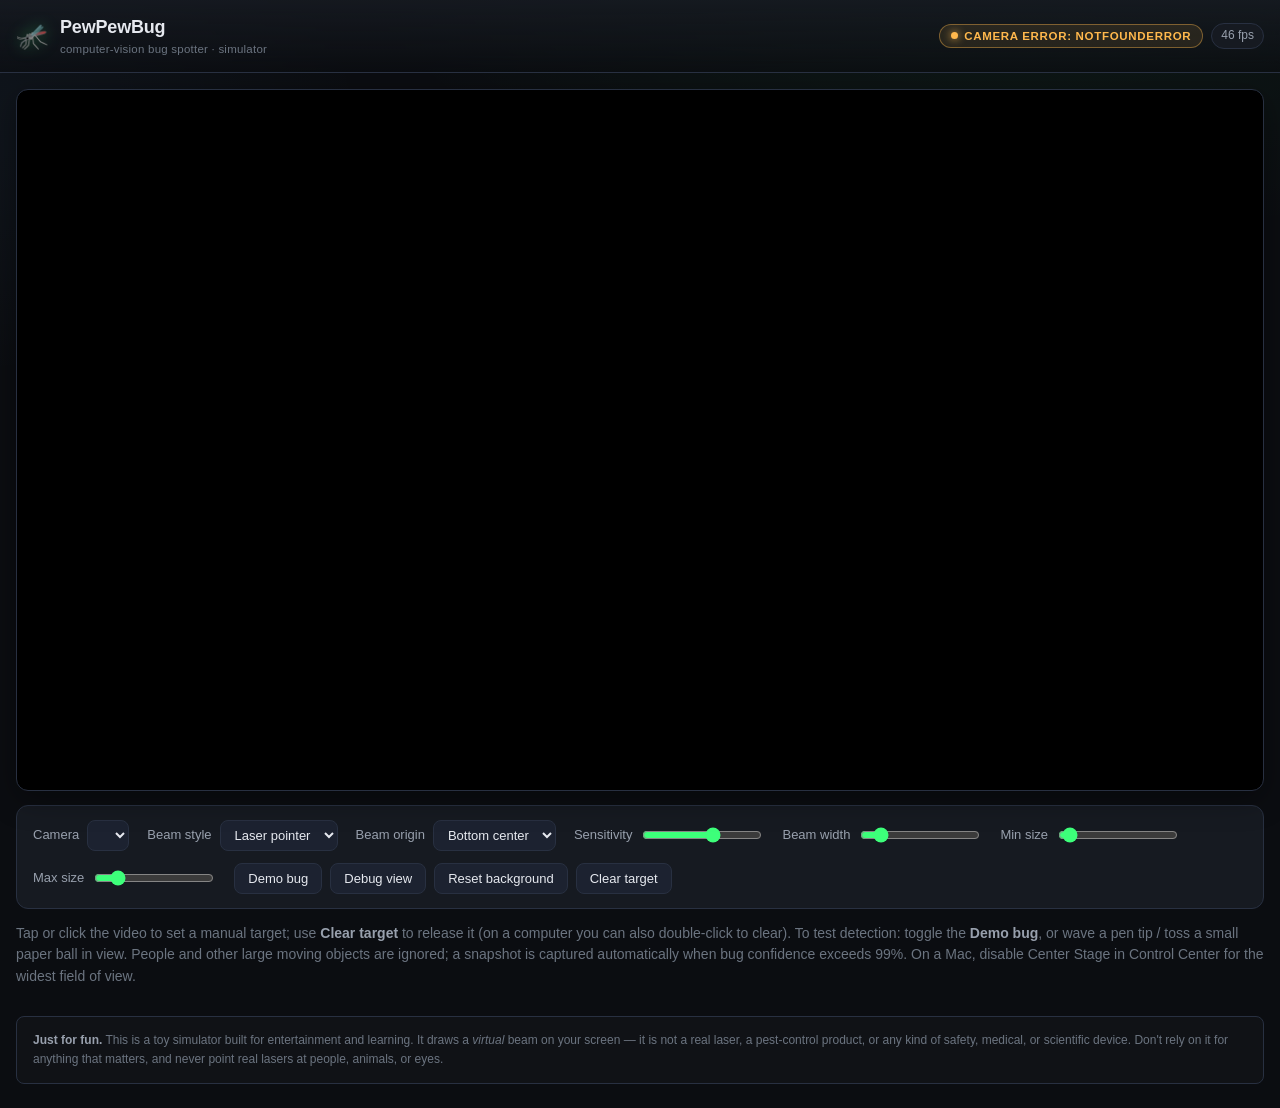
==== index.html @ 7c3fbe8d "Move simulator to repo root for GitHub Pages deployment" ====
<!doctype html>
<html lang="en">
<head>
<meta charset="utf-8">
<title>PewPewBug — for-fun simulator</title>
<meta name="viewport" content="width=device-width, initial-scale=1, viewport-fit=cover">
<meta name="theme-color" content="#0b0d11">
<meta name="apple-mobile-web-app-capable" content="yes">
<meta name="mobile-web-app-capable" content="yes">
<meta name="apple-mobile-web-app-status-bar-style" content="black-translucent">
<link rel="stylesheet" href="style.css">
</head>
<body>
<header class="topbar">
  <div class="brand">
    <span class="logo" aria-hidden="true">🦟</span>
    <div class="brand-text">
      <h1>PewPewBug</h1>
      <p class="tagline">computer-vision bug spotter · simulator</p>
    </div>
  </div>
  <div class="hud">
    <span id="status" class="status search">starting…</span>
    <span id="conf" class="pill"></span>
    <span id="fps" class="pill"></span>
    <span id="resInfo" class="pill"></span>
  </div>
</header>

<div id="warning" class="warning" role="status" hidden></div>

<main>
  <div class="stage-wrap">
    <div class="stage">
      <video id="video" playsinline muted></video>
      <canvas id="overlay"></canvas>
      <canvas id="debug"></canvas>
    </div>
  </div>

  <button id="controlsToggle" class="controls-toggle" type="button" aria-controls="controls" aria-expanded="false">
    <span>Controls</span><span class="chev" aria-hidden="true">▾</span>
  </button>

  <div class="controls" id="controls">
    <label>Camera
      <select id="camera"></select>
    </label>
    <label>Beam style
      <select id="beamStyle">
        <option value="laser" selected>Laser pointer</option>
        <option value="flashlight">Flashlight</option>
      </select>
    </label>
    <label>Beam origin
      <select id="emitter">
        <option value="bottom-center" selected>Bottom center</option>
        <option value="bottom-left">Bottom left</option>
        <option value="bottom-right">Bottom right</option>
        <option value="top-left">Top left</option>
        <option value="top-right">Top right</option>
      </select>
    </label>
    <label>Sensitivity
      <input type="range" id="sensitivity" min="5" max="60" value="38">
    </label>
    <label>Beam width
      <input type="range" id="divergence" min="0" max="100" value="12">
    </label>
    <label>Min size
      <input type="range" id="minSize" min="1" max="30" value="2">
    </label>
    <label>Max size
      <input type="range" id="maxSize" min="50" max="3000" value="500" step="10">
    </label>
    <div class="btn-row">
      <button id="demoBtn" type="button">Demo bug</button>
      <button id="debugBtn" type="button">Debug view</button>
      <button id="resetBtn" type="button">Reset background</button>
      <button id="clearTarget" type="button">Clear target</button>
    </div>
  </div>

  <p class="hint">
    Tap or click the video to set a manual target; use <b>Clear target</b> to release it
    (on a computer you can also double-click to clear).
    To test detection: toggle the <b>Demo bug</b>, or wave a pen tip / toss a small paper ball in view.
    People and other large moving objects are ignored; a snapshot is captured automatically
    when bug confidence exceeds 99%.
    On a Mac, disable Center Stage in Control Center for the widest field of view.
  </p>

  <section class="gallery" id="gallerySection" hidden>
    <h2>Detections <button id="clearShots" type="button">Clear</button></h2>
    <div id="gallery"></div>
  </section>

  <footer class="disclaimer">
    <strong>Just for fun.</strong> This is a toy simulator built for entertainment and learning.
    It draws a <em>virtual</em> beam on your screen — it is not a real laser, a pest-control
    product, or any kind of safety, medical, or scientific device. Don't rely on it for anything
    that matters, and never point real lasers at people, animals, or eyes.
  </footer>
</main>

<script src="app.js"></script>
</body>
</html>
---- style.css ----
:root {
  --bg: #0b0d11;
  --bg-2: #11141a;
  --surface: #161a21;
  --surface-2: #1c2230;
  --border: #283041;
  --border-hi: #3a455a;
  --text: #e6e9ef;
  --text-dim: #98a0ad;
  --text-faint: #6b7480;
  --accent: #3dff7a;
  --accent-dim: #2bd968;
  --amber: #ffb84d;
  --blue: #6db8ff;
  --danger: #ff6b6b;
  --radius: 12px;
  --radius-sm: 8px;
  --shadow: 0 8px 30px rgba(0, 0, 0, 0.35);
}

* { box-sizing: border-box; }

html { -webkit-text-size-adjust: 100%; }

body {
  margin: 0;
  min-height: 100vh;
  background:
    radial-gradient(1200px 600px at 80% -10%, rgba(61, 255, 122, 0.07), transparent 60%),
    radial-gradient(900px 500px at -10% 10%, rgba(109, 184, 255, 0.06), transparent 55%),
    var(--bg);
  color: var(--text);
  font-family: -apple-system, BlinkMacSystemFont, "Segoe UI", Roboto, sans-serif;
  font-size: 14px;
  line-height: 1.45;
  -webkit-font-smoothing: antialiased;
}

/* ---------- top bar ---------- */

.topbar {
  display: flex;
  flex-wrap: wrap;
  align-items: center;
  justify-content: space-between;
  gap: 12px 16px;
  padding: calc(14px + env(safe-area-inset-top)) max(16px, env(safe-area-inset-left)) 14px;
  border-bottom: 1px solid var(--border);
  background: linear-gradient(180deg, rgba(22, 26, 33, 0.9), rgba(11, 13, 17, 0.6));
  backdrop-filter: blur(8px);
  position: sticky;
  top: 0;
  z-index: 20;
}

.brand {
  display: flex;
  align-items: center;
  gap: 12px;
  min-width: 0;
}

.logo {
  font-size: 26px;
  line-height: 1;
  filter: drop-shadow(0 0 8px rgba(61, 255, 122, 0.35));
}

.brand-text { min-width: 0; }

h1 {
  font-size: 18px;
  font-weight: 700;
  letter-spacing: -0.01em;
  margin: 0;
}

.tagline {
  margin: 1px 0 0;
  font-size: 11.5px;
  color: var(--text-faint);
  text-transform: lowercase;
  letter-spacing: 0.02em;
}

.hud {
  display: flex;
  flex-wrap: wrap;
  gap: 8px;
  align-items: center;
  font-variant-numeric: tabular-nums;
}

.pill {
  display: inline-flex;
  align-items: center;
  padding: 3px 9px;
  border-radius: 999px;
  background: var(--surface);
  border: 1px solid var(--border);
  color: var(--text-dim);
  font-size: 12px;
  white-space: nowrap;
}
.pill:empty { display: none; }

.status {
  display: inline-flex;
  align-items: center;
  gap: 6px;
  padding: 3px 11px;
  border-radius: 999px;
  font-weight: 700;
  text-transform: uppercase;
  letter-spacing: 0.06em;
  font-size: 11.5px;
  border: 1px solid var(--border);
  background: var(--surface);
}
.status::before {
  content: "";
  width: 7px; height: 7px;
  border-radius: 50%;
  background: currentColor;
  box-shadow: 0 0 8px currentColor;
}
.status.locked { color: var(--accent); border-color: rgba(61, 255, 122, 0.4); background: rgba(61, 255, 122, 0.1); }
.status.coast  { color: var(--amber);  border-color: rgba(255, 184, 77, 0.4);  background: rgba(255, 184, 77, 0.1); }
.status.search { color: var(--text-dim); }
.status.manual { color: var(--blue);   border-color: rgba(109, 184, 255, 0.4); background: rgba(109, 184, 255, 0.1); }

/* ---------- warning banner ---------- */

.warning {
  margin: 12px max(16px, env(safe-area-inset-left)) 0;
  padding: 10px 14px;
  border-radius: var(--radius-sm);
  background: rgba(255, 184, 77, 0.12);
  border: 1px solid rgba(255, 184, 77, 0.45);
  color: #ffd591;
  font-size: 13px;
  font-weight: 500;
}

/* ---------- layout ---------- */

main {
  max-width: 1280px;
  margin: 0 auto;
  padding: 16px max(16px, env(safe-area-inset-left))
           calc(24px + env(safe-area-inset-bottom)) max(16px, env(safe-area-inset-right));
}

.stage-wrap { margin-bottom: 14px; }

.stage {
  position: relative;
  border-radius: var(--radius);
  overflow: hidden;
  background: #000;
  box-shadow: var(--shadow);
  border: 1px solid var(--border);
  aspect-ratio: 16 / 9;
}

#video {
  display: block;
  width: 100%;
  height: 100%;
  object-fit: cover;
}

#overlay {
  position: absolute;
  inset: 0;
  width: 100%;
  height: 100%;
  cursor: crosshair;
  touch-action: manipulation;
}

#debug {
  position: absolute;
  right: 10px;
  bottom: 10px;
  width: 26%;
  max-width: 220px;
  border: 1px solid var(--border);
  border-radius: var(--radius-sm);
  display: none;
  image-rendering: pixelated;
  pointer-events: none;
  box-shadow: var(--shadow);
}

/* ---------- controls ---------- */

.controls-toggle {
  display: none;
  width: 100%;
  align-items: center;
  justify-content: space-between;
  gap: 8px;
  margin-bottom: 12px;
  padding: 11px 14px;
  border-radius: var(--radius-sm);
  border: 1px solid var(--border);
  background: var(--surface);
  color: var(--text);
  font-size: 14px;
  font-weight: 600;
  cursor: pointer;
}
.controls-toggle .chev { transition: transform 0.2s ease; color: var(--text-dim); }
.controls-toggle[aria-expanded="true"] .chev { transform: rotate(180deg); }

.controls {
  display: flex;
  flex-wrap: wrap;
  gap: 12px 18px;
  align-items: center;
  margin-bottom: 14px;
  padding: 14px 16px;
  border-radius: var(--radius);
  background: var(--surface);
  border: 1px solid var(--border);
}

.controls label {
  display: flex;
  align-items: center;
  gap: 8px;
  color: var(--text-dim);
  white-space: nowrap;
  font-size: 13px;
}

.controls select {
  background: var(--surface-2);
  color: var(--text);
  border: 1px solid var(--border);
  border-radius: var(--radius-sm);
  padding: 6px 10px;
  font-size: 13px;
  max-width: 46vw;
}

.btn-row {
  display: flex;
  flex-wrap: wrap;
  gap: 8px;
}

.controls button {
  background: var(--surface-2);
  color: var(--text);
  border: 1px solid var(--border);
  border-radius: var(--radius-sm);
  padding: 7px 13px;
  font-size: 13px;
  cursor: pointer;
  transition: border-color 0.15s ease, background 0.15s ease;
}
.controls button:hover { border-color: var(--border-hi); }
.controls button:active { transform: scale(0.97); }
.controls button.active {
  background: rgba(61, 255, 122, 0.14);
  border-color: var(--accent);
  color: var(--accent);
}

.controls input[type="range"] {
  width: 120px;
  accent-color: var(--accent);
}

/* ---------- hint + gallery + disclaimer ---------- */

.hint {
  color: var(--text-faint);
  line-height: 1.55;
  margin: 0 0 18px;
}
.hint b { color: var(--text-dim); font-weight: 600; }

.gallery { margin-top: 6px; }

.gallery h2 {
  display: flex;
  align-items: center;
  gap: 12px;
  font-size: 15px;
  font-weight: 600;
  margin: 0 0 12px;
}

.gallery h2 button {
  background: var(--surface-2);
  color: var(--text);
  border: 1px solid var(--border);
  border-radius: var(--radius-sm);
  padding: 4px 10px;
  font-size: 12px;
  cursor: pointer;
}

#gallery {
  display: grid;
  grid-template-columns: repeat(auto-fill, minmax(150px, 1fr));
  gap: 12px;
}

.shot {
  text-decoration: none;
  color: var(--text-dim);
  font-size: 11px;
}

.shot img {
  display: block;
  width: 100%;
  border: 1px solid var(--border);
  border-radius: var(--radius-sm);
}

.shot span {
  display: block;
  padding-top: 4px;
}

.disclaimer {
  margin-top: 28px;
  padding: 14px 16px;
  border-radius: var(--radius-sm);
  border: 1px solid var(--border);
  background: rgba(255, 255, 255, 0.02);
  color: var(--text-faint);
  font-size: 12px;
  line-height: 1.6;
}
.disclaimer strong { color: var(--text-dim); }

/* ---------- responsive: phones & small tablets ---------- */

@media (max-width: 760px) {
  body { font-size: 15px; }

  .topbar { padding-bottom: 12px; }
  .hud { width: 100%; }
  .tagline { display: none; }

  .controls-toggle { display: flex; }
  .controls { display: none; }
  .controls.open { display: flex; flex-direction: column; align-items: stretch; }
  .controls.open label { justify-content: space-between; }
  .controls.open select { max-width: none; flex: 1; margin-left: 12px; }
  .controls input[type="range"] { width: 100%; flex: 1; margin-left: 12px; }
  .btn-row { display: grid; grid-template-columns: 1fr 1fr; }
  .controls button { padding: 11px 12px; }

  .stage { aspect-ratio: auto; }
  #video { height: auto; }
  #overlay { height: 100%; }
}

/* portrait phones: let the camera fill more height */
@media (max-width: 760px) and (orientation: portrait) {
  .stage { aspect-ratio: 3 / 4; }
  #video { height: 100%; }
}

@media (hover: none) {
  #overlay { cursor: default; }
}

@media (prefers-reduced-motion: reduce) {
  .controls-toggle .chev { transition: none; }
}
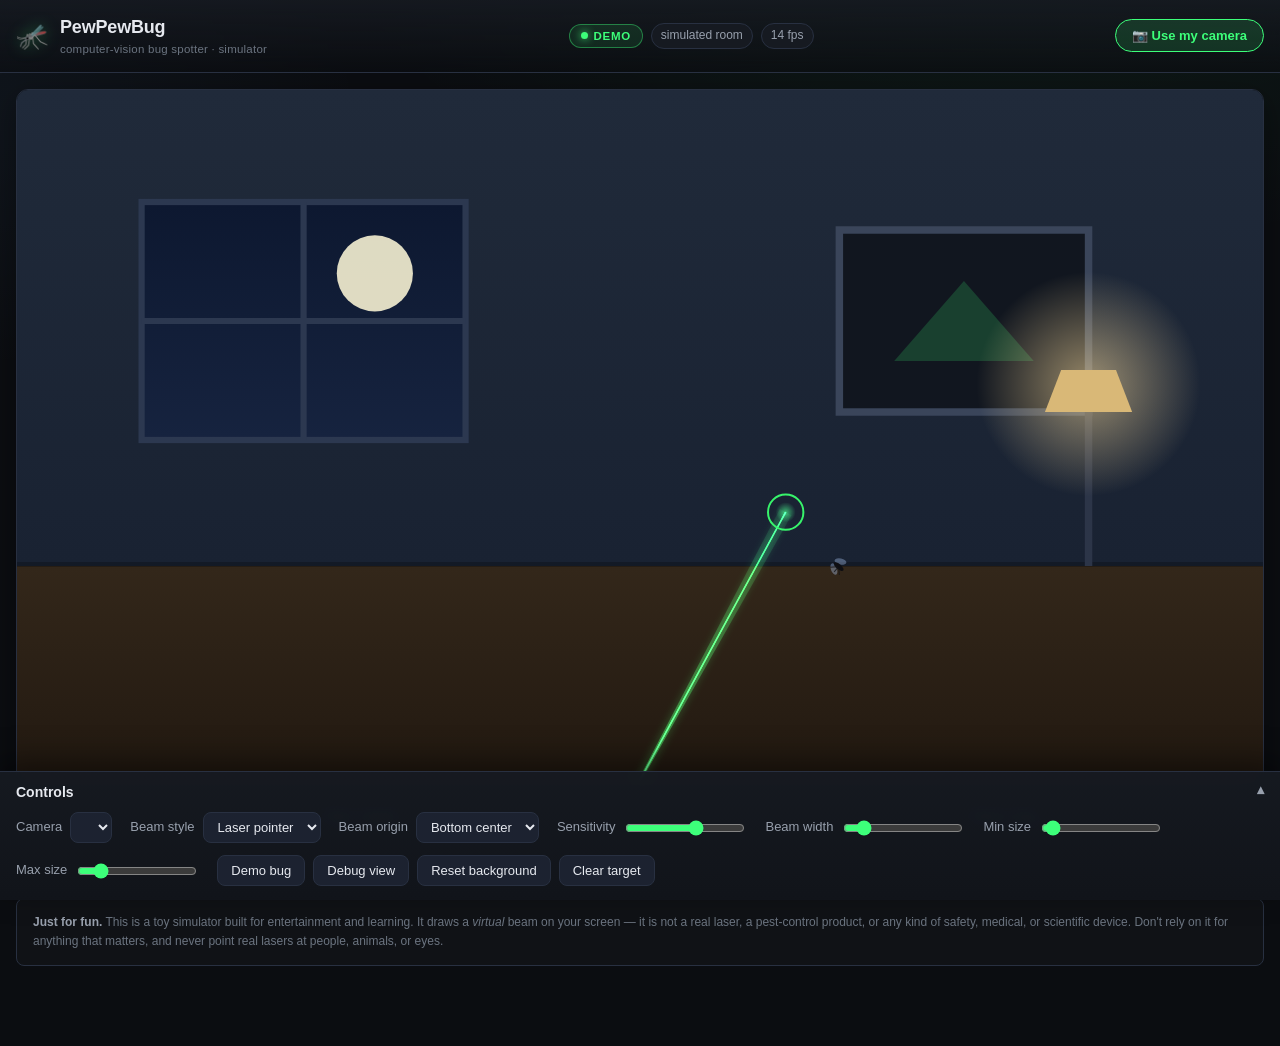
==== commit 3024724c: "Add on-load simulated-room demo and opt-in camera button; dock controls bar to bottom with collapse" ====
--- a/index.html
+++ b/index.html
@@ -20,11 +20,12 @@
     </div>
   </div>
   <div class="hud">
-    <span id="status" class="status search">starting…</span>
+    <span id="status" class="status search">demo</span>
     <span id="conf" class="pill"></span>
     <span id="fps" class="pill"></span>
     <span id="resInfo" class="pill"></span>
   </div>
+  <button id="cameraBtn" class="cam-btn" type="button">📷 Use my camera</button>
 </header>
 
 <div id="warning" class="warning" role="status" hidden></div>
@@ -38,11 +39,12 @@
     </div>
   </div>
 
-  <button id="controlsToggle" class="controls-toggle" type="button" aria-controls="controls" aria-expanded="false">
-    <span>Controls</span><span class="chev" aria-hidden="true">▾</span>
-  </button>
+  <div class="dock" id="dock">
+    <button id="controlsToggle" class="controls-toggle" type="button" aria-controls="controls" aria-expanded="true">
+      <span>Controls</span><span class="chev" aria-hidden="true">▾</span>
+    </button>
 
-  <div class="controls" id="controls">
+    <div class="controls" id="controls">
     <label>Camera
       <select id="camera"></select>
     </label>
@@ -79,6 +81,7 @@
       <button id="resetBtn" type="button">Reset background</button>
       <button id="clearTarget" type="button">Clear target</button>
     </div>
+    </div>
   </div>
 
   <p class="hint">
--- a/style.css
+++ b/style.css
@@ -124,6 +124,30 @@
   background: currentColor;
   box-shadow: 0 0 8px currentColor;
 }
+.cam-btn {
+  flex-shrink: 0;
+  display: inline-flex;
+  align-items: center;
+  gap: 6px;
+  padding: 8px 16px;
+  border-radius: 999px;
+  border: 1px solid var(--accent);
+  background: rgba(61, 255, 122, 0.14);
+  color: var(--accent);
+  font-size: 13px;
+  font-weight: 600;
+  cursor: pointer;
+  transition: background 0.15s ease, opacity 0.15s ease;
+}
+.cam-btn:hover { background: rgba(61, 255, 122, 0.22); }
+.cam-btn:active { transform: scale(0.97); }
+.cam-btn:disabled { opacity: 0.55; cursor: default; }
+.cam-btn.live {
+  border-color: var(--border);
+  background: var(--surface);
+  color: var(--text-dim);
+}
+
 .status.locked { color: var(--accent); border-color: rgba(61, 255, 122, 0.4); background: rgba(61, 255, 122, 0.1); }
 .status.coast  { color: var(--amber);  border-color: rgba(255, 184, 77, 0.4);  background: rgba(255, 184, 77, 0.1); }
 .status.search { color: var(--text-dim); }
@@ -147,8 +171,9 @@
 main {
   max-width: 1280px;
   margin: 0 auto;
-  padding: 16px max(16px, env(safe-area-inset-left))
-           calc(24px + env(safe-area-inset-bottom)) max(16px, env(safe-area-inset-right));
+  /* extra bottom padding clears the fixed controls dock */
+  padding: 16px max(16px, env(safe-area-inset-right))
+           calc(80px + env(safe-area-inset-bottom)) max(16px, env(safe-area-inset-left));
 }
 
 .stage-wrap { margin-bottom: 14px; }
@@ -193,19 +218,34 @@
   box-shadow: var(--shadow);
 }
 
-/* ---------- controls ---------- */
+/* ---------- docked controls bar ---------- */
+
+/* Pinned to the bottom of the viewport so it never scrolls away. The toggle is
+   the always-visible handle; collapsing hides the controls but keeps the bar. */
+.dock {
+  position: fixed;
+  left: 0;
+  right: 0;
+  bottom: 0;
+  z-index: 30;
+  background: linear-gradient(180deg, rgba(22, 26, 33, 0.97), rgba(17, 20, 26, 0.99));
+  border-top: 1px solid var(--border);
+  box-shadow: 0 -10px 30px rgba(0, 0, 0, 0.45);
+  backdrop-filter: blur(8px);
+  padding-bottom: env(safe-area-inset-bottom);
+}
 
 .controls-toggle {
-  display: none;
+  display: flex;
   width: 100%;
+  max-width: 1280px;
+  margin: 0 auto;
   align-items: center;
   justify-content: space-between;
   gap: 8px;
-  margin-bottom: 12px;
-  padding: 11px 14px;
-  border-radius: var(--radius-sm);
-  border: 1px solid var(--border);
-  background: var(--surface);
+  padding: 12px max(16px, env(safe-area-inset-left));
+  border: 0;
+  background: transparent;
   color: var(--text);
   font-size: 14px;
   font-weight: 600;
@@ -219,12 +259,13 @@
   flex-wrap: wrap;
   gap: 12px 18px;
   align-items: center;
-  margin-bottom: 14px;
-  padding: 14px 16px;
-  border-radius: var(--radius);
-  background: var(--surface);
-  border: 1px solid var(--border);
-}
+  max-width: 1280px;
+  margin: 0 auto;
+  padding: 0 max(16px, env(safe-area-inset-left)) 14px;
+  max-height: 46vh;
+  overflow-y: auto;
+}
+.dock.collapsed .controls { display: none; }
 
 .controls label {
   display: flex;
@@ -349,24 +390,19 @@
   .hud { width: 100%; }
   .tagline { display: none; }
 
-  .controls-toggle { display: flex; }
-  .controls { display: none; }
-  .controls.open { display: flex; flex-direction: column; align-items: stretch; }
-  .controls.open label { justify-content: space-between; }
-  .controls.open select { max-width: none; flex: 1; margin-left: 12px; }
+  .controls { flex-direction: column; align-items: stretch; }
+  .controls label { justify-content: space-between; }
+  .controls select { max-width: none; flex: 1; margin-left: 12px; }
   .controls input[type="range"] { width: 100%; flex: 1; margin-left: 12px; }
   .btn-row { display: grid; grid-template-columns: 1fr 1fr; }
   .controls button { padding: 11px 12px; }
 
-  .stage { aspect-ratio: auto; }
-  #video { height: auto; }
-  #overlay { height: 100%; }
-}
-
-/* portrait phones: let the camera fill more height */
+  .cam-btn { width: 100%; justify-content: center; }
+}
+
+/* portrait phones: a taller stage so the simulated room / camera fills more height */
 @media (max-width: 760px) and (orientation: portrait) {
   .stage { aspect-ratio: 3 / 4; }
-  #video { height: 100%; }
 }
 
 @media (hover: none) {
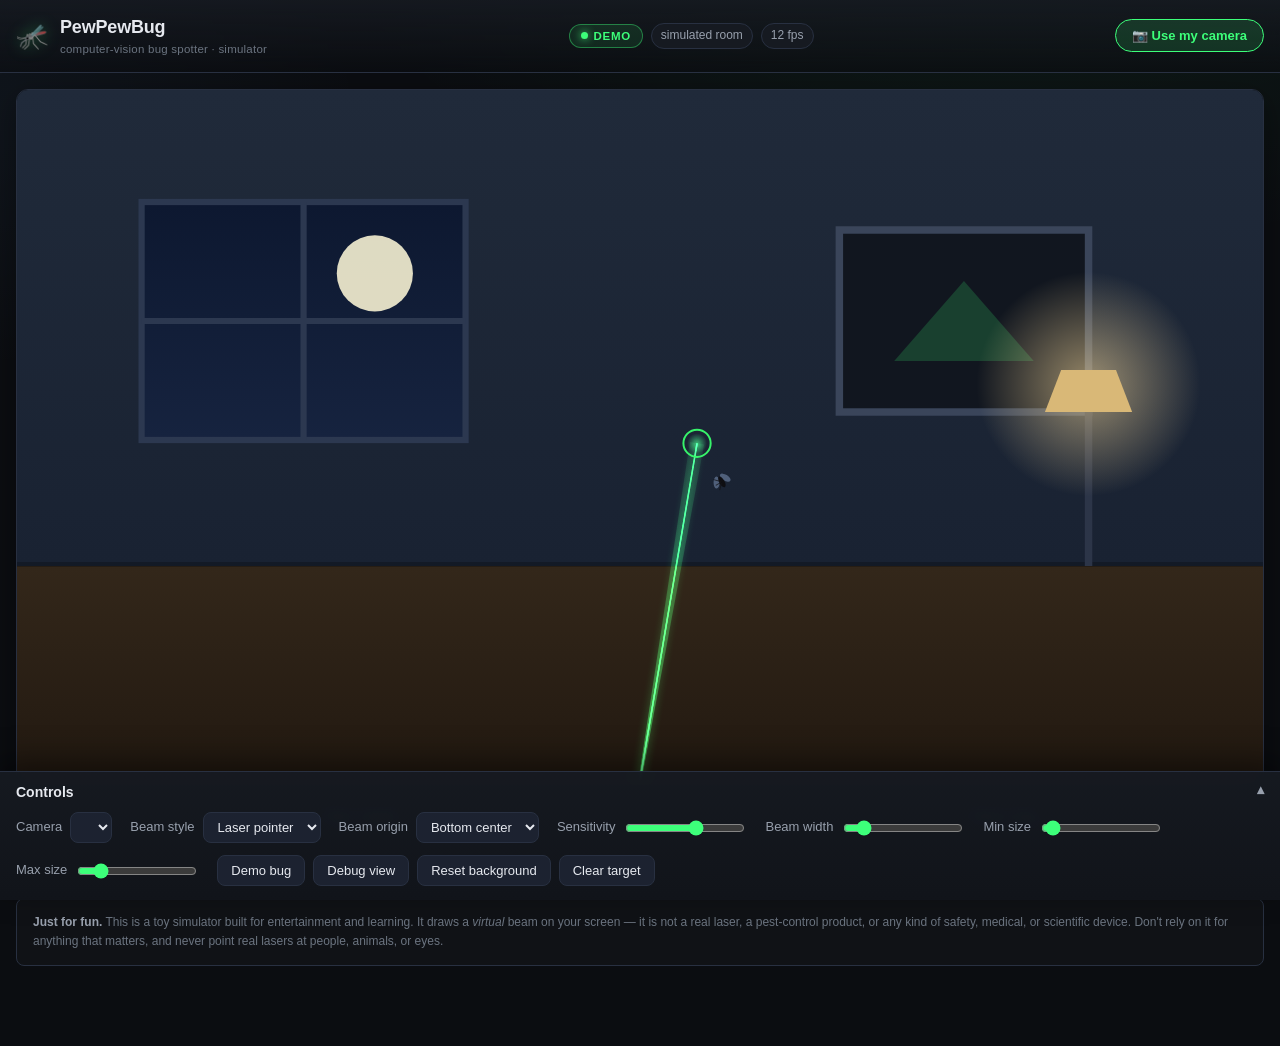
==== commit 43235b93: "Add Open Graph/Twitter share image and meta tags, plus favicon" ====
--- a/index.html
+++ b/index.html
@@ -8,6 +8,26 @@
 <meta name="apple-mobile-web-app-capable" content="yes">
 <meta name="mobile-web-app-capable" content="yes">
 <meta name="apple-mobile-web-app-status-bar-style" content="black-translucent">
+<meta name="description" content="Computer-vision mosquito hunting in your browser. Your webcam finds the bug; you still do the swatting. 0% fewer itches, 100% more pew pew.">
+
+<!-- Open Graph / social sharing -->
+<meta property="og:type" content="website">
+<meta property="og:site_name" content="PewPewBug">
+<meta property="og:url" content="https://www.pewpewbug.com/">
+<meta property="og:title" content="PewPewBug 🦟 — your webcam vs. one mosquito">
+<meta property="og:description" content="A browser that uses computer vision to track mosquitoes and point a (totally virtual) laser at them. It finds the bug. The swatting is still your problem. Itch reduction: 0%.">
+<meta property="og:image" content="https://www.pewpewbug.com/og.png">
+<meta property="og:image:width" content="1200">
+<meta property="og:image:height" content="630">
+<meta property="og:image:alt" content="PewPewBug wordmark with a green targeting laser locked onto a mosquito.">
+
+<!-- Twitter / X -->
+<meta name="twitter:card" content="summary_large_image">
+<meta name="twitter:title" content="PewPewBug 🦟 — your webcam vs. one mosquito">
+<meta name="twitter:description" content="Computer vision finds the mosquito and aims a virtual laser. You still do the swatting. pew pew, bug.">
+<meta name="twitter:image" content="https://www.pewpewbug.com/og.png">
+
+<link rel="icon" href="data:image/svg+xml,<svg xmlns='http://www.w3.org/2000/svg' viewBox='0 0 16 16'><text y='14' font-size='14'>🦟</text></svg>">
 <link rel="stylesheet" href="style.css">
 </head>
 <body>
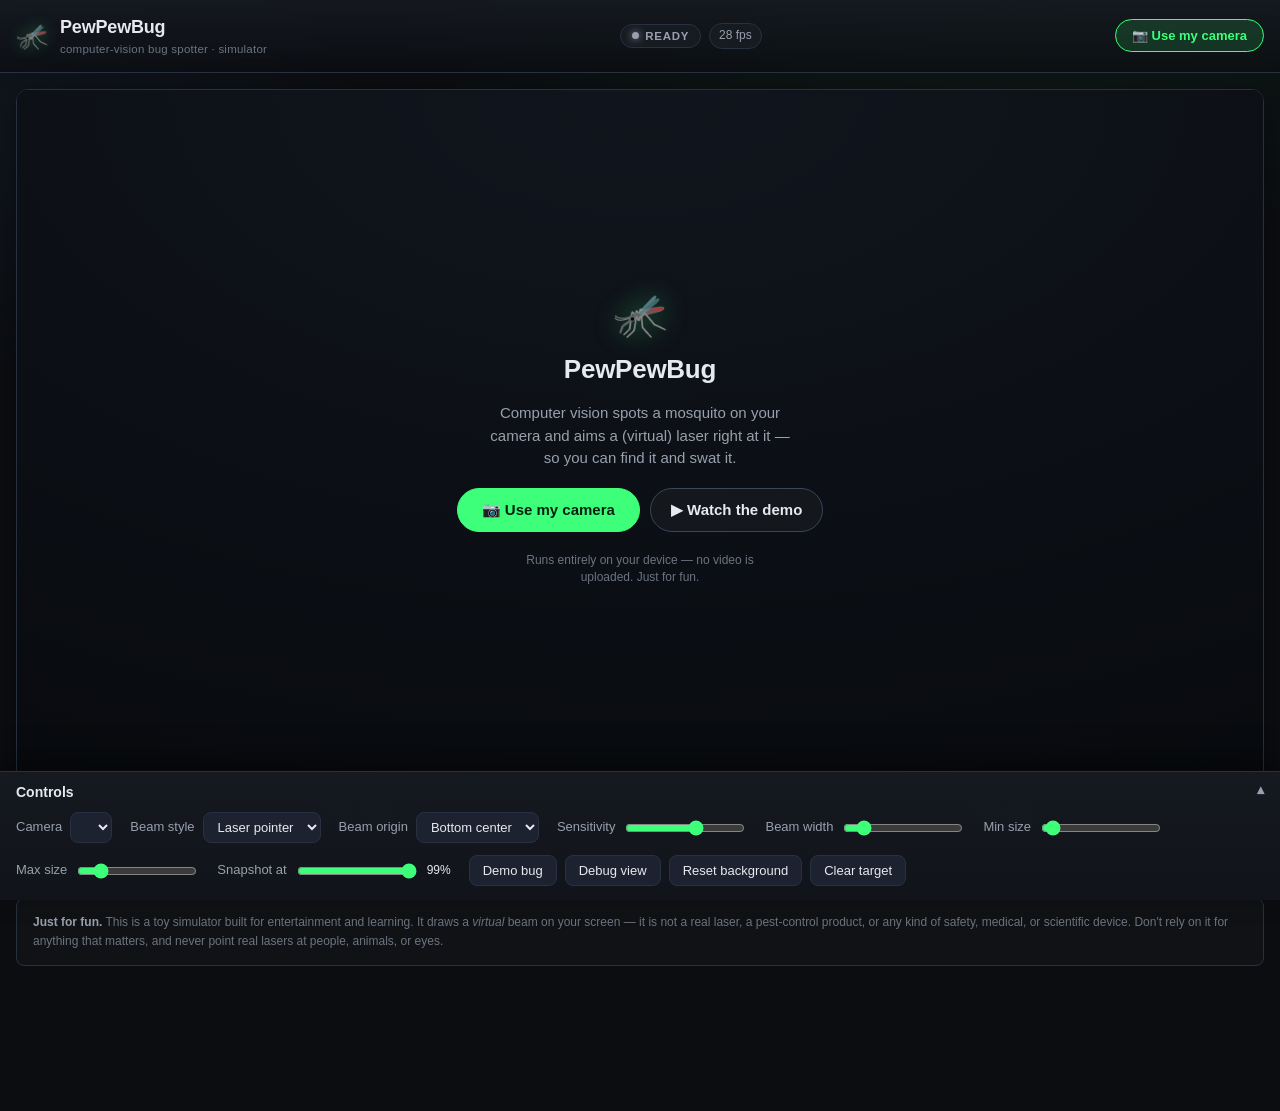
==== commit a8214cb9: "Add intro overlay with camera/demo choice, configurable snapshot confidence, and dock-aware bottom s" ====
--- a/index.html
+++ b/index.html
@@ -40,7 +40,7 @@
     </div>
   </div>
   <div class="hud">
-    <span id="status" class="status search">demo</span>
+    <span id="status" class="status search">ready</span>
     <span id="conf" class="pill"></span>
     <span id="fps" class="pill"></span>
     <span id="resInfo" class="pill"></span>
@@ -56,6 +56,16 @@
       <video id="video" playsinline muted></video>
       <canvas id="overlay"></canvas>
       <canvas id="debug"></canvas>
+      <div id="intro" class="intro">
+        <span class="intro-logo" aria-hidden="true">🦟</span>
+        <h2 class="intro-title">PewPewBug</h2>
+        <p class="intro-text">Computer vision spots a mosquito on your camera and aims a (virtual) laser right at it — so you can find it and swat it.</p>
+        <div class="intro-actions">
+          <button id="introCameraBtn" class="btn-primary" type="button">📷 Use my camera</button>
+          <button id="introDemoBtn" class="btn-ghost" type="button">▶ Watch the demo</button>
+        </div>
+        <p id="introNote" class="intro-note">Runs entirely on your device — no video is uploaded. Just for fun.</p>
+      </div>
     </div>
   </div>
 
@@ -95,6 +105,10 @@
     <label>Max size
       <input type="range" id="maxSize" min="50" max="3000" value="500" step="10">
     </label>
+    <label>Snapshot at
+      <input type="range" id="confThresh" min="50" max="99" value="99">
+      <output id="confThreshVal">99%</output>
+    </label>
     <div class="btn-row">
       <button id="demoBtn" type="button">Demo bug</button>
       <button id="debugBtn" type="button">Debug view</button>
--- a/style.css
+++ b/style.css
@@ -218,6 +218,73 @@
   box-shadow: var(--shadow);
 }
 
+/* ---------- intro overlay ---------- */
+
+.intro {
+  position: absolute;
+  inset: 0;
+  display: flex;
+  flex-direction: column;
+  align-items: center;
+  justify-content: center;
+  gap: 14px;
+  padding: 28px;
+  text-align: center;
+  background: radial-gradient(120% 120% at 50% 0%, rgba(20, 26, 36, 0.82), rgba(8, 10, 14, 0.92));
+  backdrop-filter: blur(4px);
+}
+.intro[hidden] { display: none; }
+
+.intro-logo { font-size: 44px; line-height: 1; filter: drop-shadow(0 0 14px rgba(61, 255, 122, 0.45)); }
+.intro-title { margin: 0; font-size: 26px; font-weight: 800; letter-spacing: -0.01em; }
+.intro-text { margin: 0; max-width: 38ch; color: var(--text-dim); font-size: 15px; line-height: 1.5; }
+
+.intro-actions {
+  display: flex;
+  flex-wrap: wrap;
+  gap: 10px;
+  justify-content: center;
+  margin-top: 4px;
+}
+
+.btn-primary {
+  display: inline-flex;
+  align-items: center;
+  gap: 7px;
+  padding: 12px 24px;
+  border-radius: 999px;
+  border: 1px solid var(--accent);
+  background: var(--accent);
+  color: #04210f;
+  font-size: 15px;
+  font-weight: 700;
+  cursor: pointer;
+  transition: filter 0.15s ease, transform 0.1s ease;
+}
+.btn-primary:hover { filter: brightness(1.08); }
+.btn-primary:active { transform: scale(0.97); }
+.btn-primary:disabled { opacity: 0.6; cursor: default; }
+
+.btn-ghost {
+  display: inline-flex;
+  align-items: center;
+  gap: 7px;
+  padding: 12px 20px;
+  border-radius: 999px;
+  border: 1px solid var(--border-hi);
+  background: rgba(255, 255, 255, 0.03);
+  color: var(--text);
+  font-size: 15px;
+  font-weight: 600;
+  cursor: pointer;
+  transition: border-color 0.15s ease, background 0.15s ease, transform 0.1s ease;
+}
+.btn-ghost:hover { border-color: var(--text-dim); background: rgba(255, 255, 255, 0.06); }
+.btn-ghost:active { transform: scale(0.97); }
+
+.intro-note { margin: 6px 0 0; max-width: 36ch; color: var(--text-faint); font-size: 12px; }
+.intro-note.error { color: #ff9b9b; }
+
 /* ---------- docked controls bar ---------- */
 
 /* Pinned to the bottom of the viewport so it never scrolls away. The toggle is
@@ -315,6 +382,13 @@
   accent-color: var(--accent);
 }
 
+.controls output {
+  min-width: 3.2ch;
+  color: var(--text);
+  font-variant-numeric: tabular-nums;
+  font-size: 12px;
+}
+
 /* ---------- hint + gallery + disclaimer ---------- */
 
 .hint {
